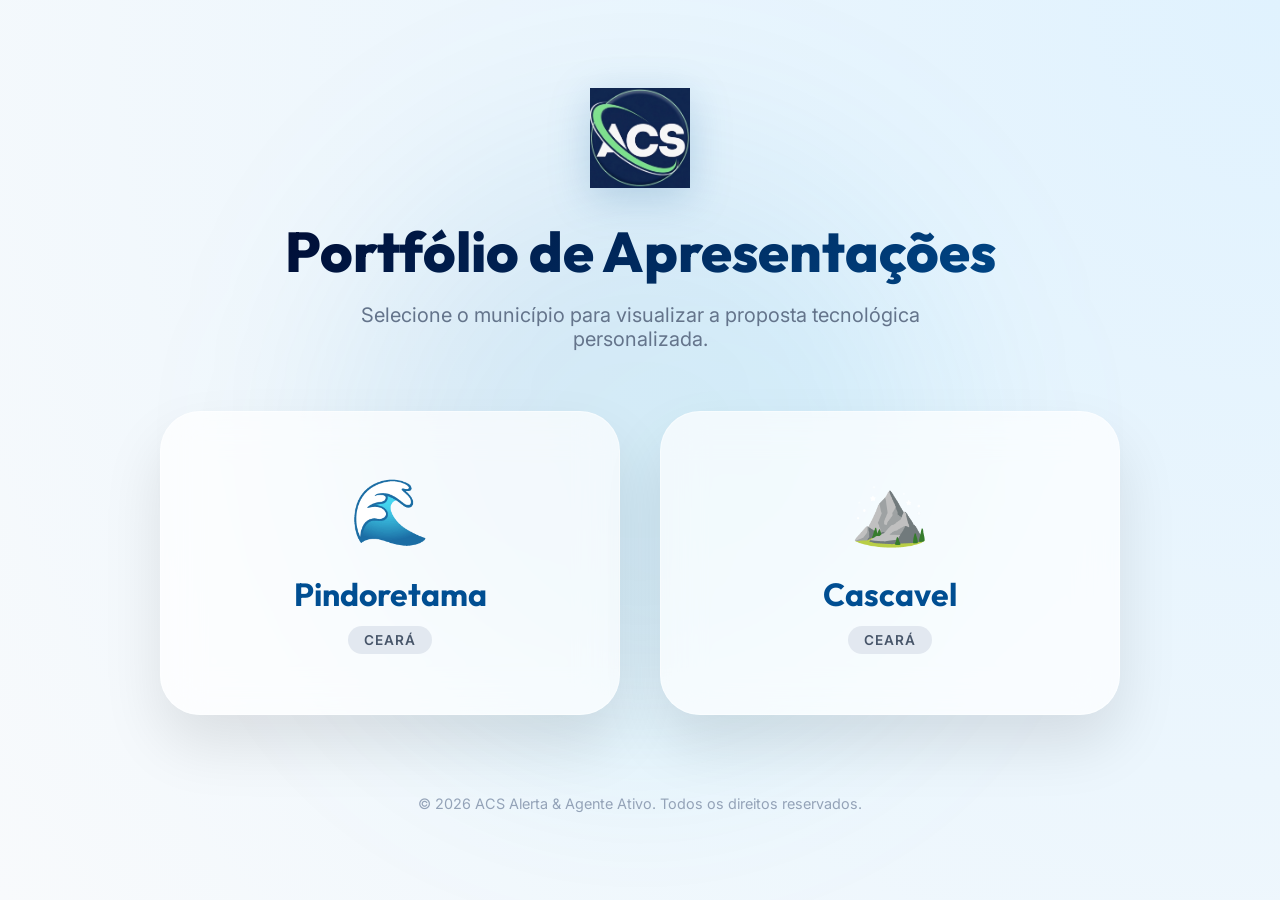
==== index.html @ 98f72126 "Please provide the code changes or file diffs you would like me to summarize." ====
<!DOCTYPE html>
<html lang="pt-br">
<head>
    <meta charset="UTF-8">
    <meta name="viewport" content="width=device-width, initial-scale=1.0">
    <title>ACS Alerta - Portal de Apresentações</title>
    <link rel="preconnect" href="https://fonts.googleapis.com">
    <link rel="preconnect" href="https://fonts.gstatic.com" crossorigin>
    <link href="https://fonts.googleapis.com/css2?family=Inter:wght@400;500;600&family=Outfit:wght@700;800&display=swap" rel="stylesheet">
    <style>
        :root {
            --primary: #004e92;
            --secondary: #000428;
            --accent: #00d2ff;
            --text-main: #1a1a1a;
            --bg-light: #f8fafc;
            --glass: rgba(255, 255, 255, 0.7);
            --shadow: 0 30px 60px rgba(0, 0, 0, 0.1);
        }

        * {
            margin: 0;
            padding: 0;
            box-sizing: border-box;
        }

        body {
            font-family: 'Inter', sans-serif;
            background: radial-gradient(circle at top right, #e0f2fe, #f8fafc);
            color: var(--text-main);
            min-height: 100vh;
            display: flex;
            flex-direction: column;
            align-items: center;
            justify-content: center;
            overflow-x: hidden;
        }

        .background-blob {
            position: absolute;
            width: 600px;
            height: 600px;
            background: linear-gradient(135deg, rgba(0, 78, 146, 0.1), rgba(0, 210, 255, 0.1));
            filter: blur(100px);
            z-index: -1;
            border-radius: 50%;
            animation: float 20s infinite alternate;
        }

        @keyframes float {
            0% { transform: translate(-10%, -10%); }
            100% { transform: translate(10%, 10%); }
        }

        .container {
            max-width: 1000px;
            width: 100%;
            padding: 40px 20px;
            text-align: center;
        }

        .header {
            margin-bottom: 60px;
            opacity: 0;
            transform: translateY(20px);
            animation: fadeIn 0.8s forwards;
        }

        @keyframes fadeIn {
            to { opacity: 1; transform: translateY(0); }
        }

        .logo {
            width: 100px;
            margin-bottom: 24px;
            filter: drop-shadow(0 10px 20px rgba(0, 78, 146, 0.2));
        }

        .title {
            font-family: 'Outfit', sans-serif;
            font-size: 3.5rem;
            font-weight: 800;
            background: linear-gradient(135deg, var(--secondary), var(--primary));
            -webkit-background-clip: text;
            -webkit-text-fill-color: transparent;
            margin-bottom: 16px;
        }

        .subtitle {
            font-size: 1.25rem;
            color: #64748b;
            max-width: 600px;
            margin: 0 auto;
        }

        .grid {
            display: grid;
            grid-template-columns: repeat(2, 1fr);
            gap: 40px;
            margin-top: 40px;
        }

        .city-card {
            background: var(--glass);
            backdrop-filter: blur(20px);
            border: 1px solid rgba(255, 255, 255, 0.4);
            border-radius: 40px;
            padding: 60px 40px;
            text-decoration: none;
            color: inherit;
            transition: all 0.4s cubic-bezier(0.175, 0.885, 0.32, 1.275);
            box-shadow: var(--shadow);
            display: flex;
            flex-direction: column;
            align-items: center;
            opacity: 0;
            transform: scale(0.9);
            animation: popIn 0.6s cubic-bezier(0.175, 0.885, 0.32, 1.275) forwards;
        }

        .city-card:nth-child(1) { animation-delay: 0.2s; }
        .city-card:nth-child(2) { animation-delay: 0.4s; }

        @keyframes popIn {
            to { opacity: 1; transform: scale(1); }
        }

        .city-card:hover {
            transform: translateY(-15px) scale(1.02);
            background: rgba(255, 255, 255, 0.9);
            box-shadow: 0 40px 80px rgba(0, 0, 0, 0.15);
        }

        .city-icon {
            font-size: 4rem;
            margin-bottom: 24px;
        }

        .city-name {
            font-family: 'Outfit', sans-serif;
            font-size: 2rem;
            font-weight: 700;
            color: var(--primary);
            margin-bottom: 12px;
        }

        .city-tag {
            background: #e2e8f0;
            padding: 6px 16px;
            border-radius: 50px;
            font-size: 0.85rem;
            font-weight: 600;
            color: #475569;
            text-transform: uppercase;
            letter-spacing: 1px;
        }

        .footer {
            margin-top: 80px;
            font-size: 0.9rem;
            color: #94a3b8;
            opacity: 0;
            animation: fadeIn 0.8s forwards 1s;
        }

        @media (max-width: 768px) {
            .grid { grid-template-columns: 1fr; }
            .title { font-size: 2.5rem; }
        }
    </style>
</head>
<body>
    <div class="background-blob"></div>
    
    <div class="container">
        <header class="header">
            <img src="assets/logo-acs.png" alt="ACS Alerta" class="logo">
            <h1 class="title">Portfólio de Apresentações</h1>
            <p class="subtitle">Selecione o município para visualizar a proposta tecnológica personalizada.</p>
        </header>

        <div class="grid">
            <a href="pindoretama/index.html" class="city-card">
                <div class="city-icon">🌊</div>
                <h2 class="city-name">Pindoretama</h2>
                <span class="city-tag">Ceará</span>
            </a>

            <a href="cascavel/index.html" class="city-card">
                <div class="city-icon">⛰️</div>
                <h2 class="city-name">Cascavel</h2>
                <span class="city-tag">Ceará</span>
            </a>
        </div>

        <footer class="footer">
            <p>&copy; 2026 ACS Alerta & Agente Ativo. Todos os direitos reservados.</p>
        </footer>
    </div>
</body>
</html>
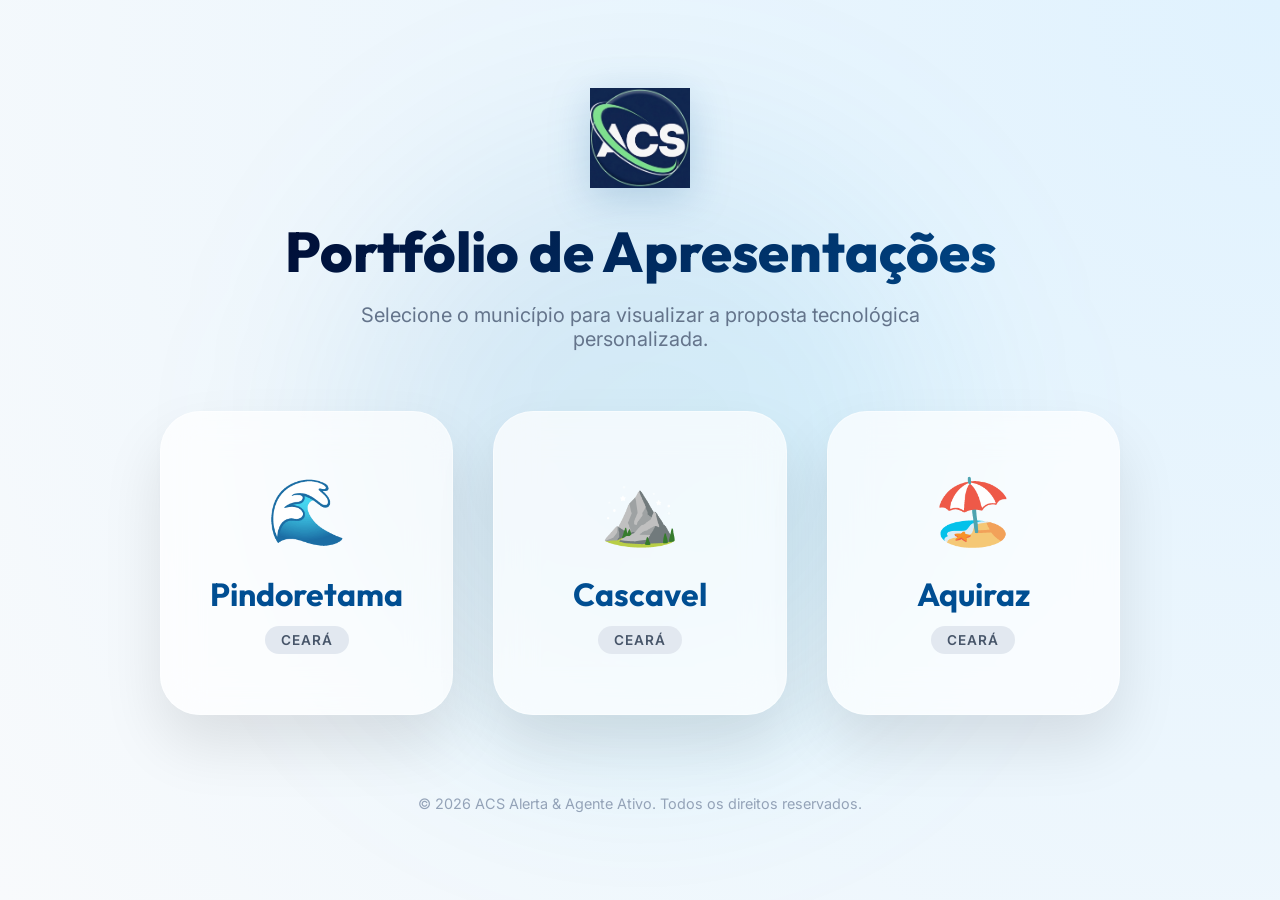
==== commit d46840e3: "Add Aquiraz presentation and update Hub layout" ====
--- a/index.html
+++ b/index.html
@@ -95,7 +95,7 @@
 
         .grid {
             display: grid;
-            grid-template-columns: repeat(2, 1fr);
+            grid-template-columns: repeat(3, 1fr);
             gap: 40px;
             margin-top: 40px;
         }
@@ -120,6 +120,7 @@
 
         .city-card:nth-child(1) { animation-delay: 0.2s; }
         .city-card:nth-child(2) { animation-delay: 0.4s; }
+        .city-card:nth-child(3) { animation-delay: 0.6s; }
 
         @keyframes popIn {
             to { opacity: 1; transform: scale(1); }
@@ -191,6 +192,12 @@
                 <h2 class="city-name">Cascavel</h2>
                 <span class="city-tag">Ceará</span>
             </a>
+
+            <a href="aquiraz/index.html" class="city-card">
+                <div class="city-icon">🏖️</div>
+                <h2 class="city-name">Aquiraz</h2>
+                <span class="city-tag">Ceará</span>
+            </a>
         </div>
 
         <footer class="footer">
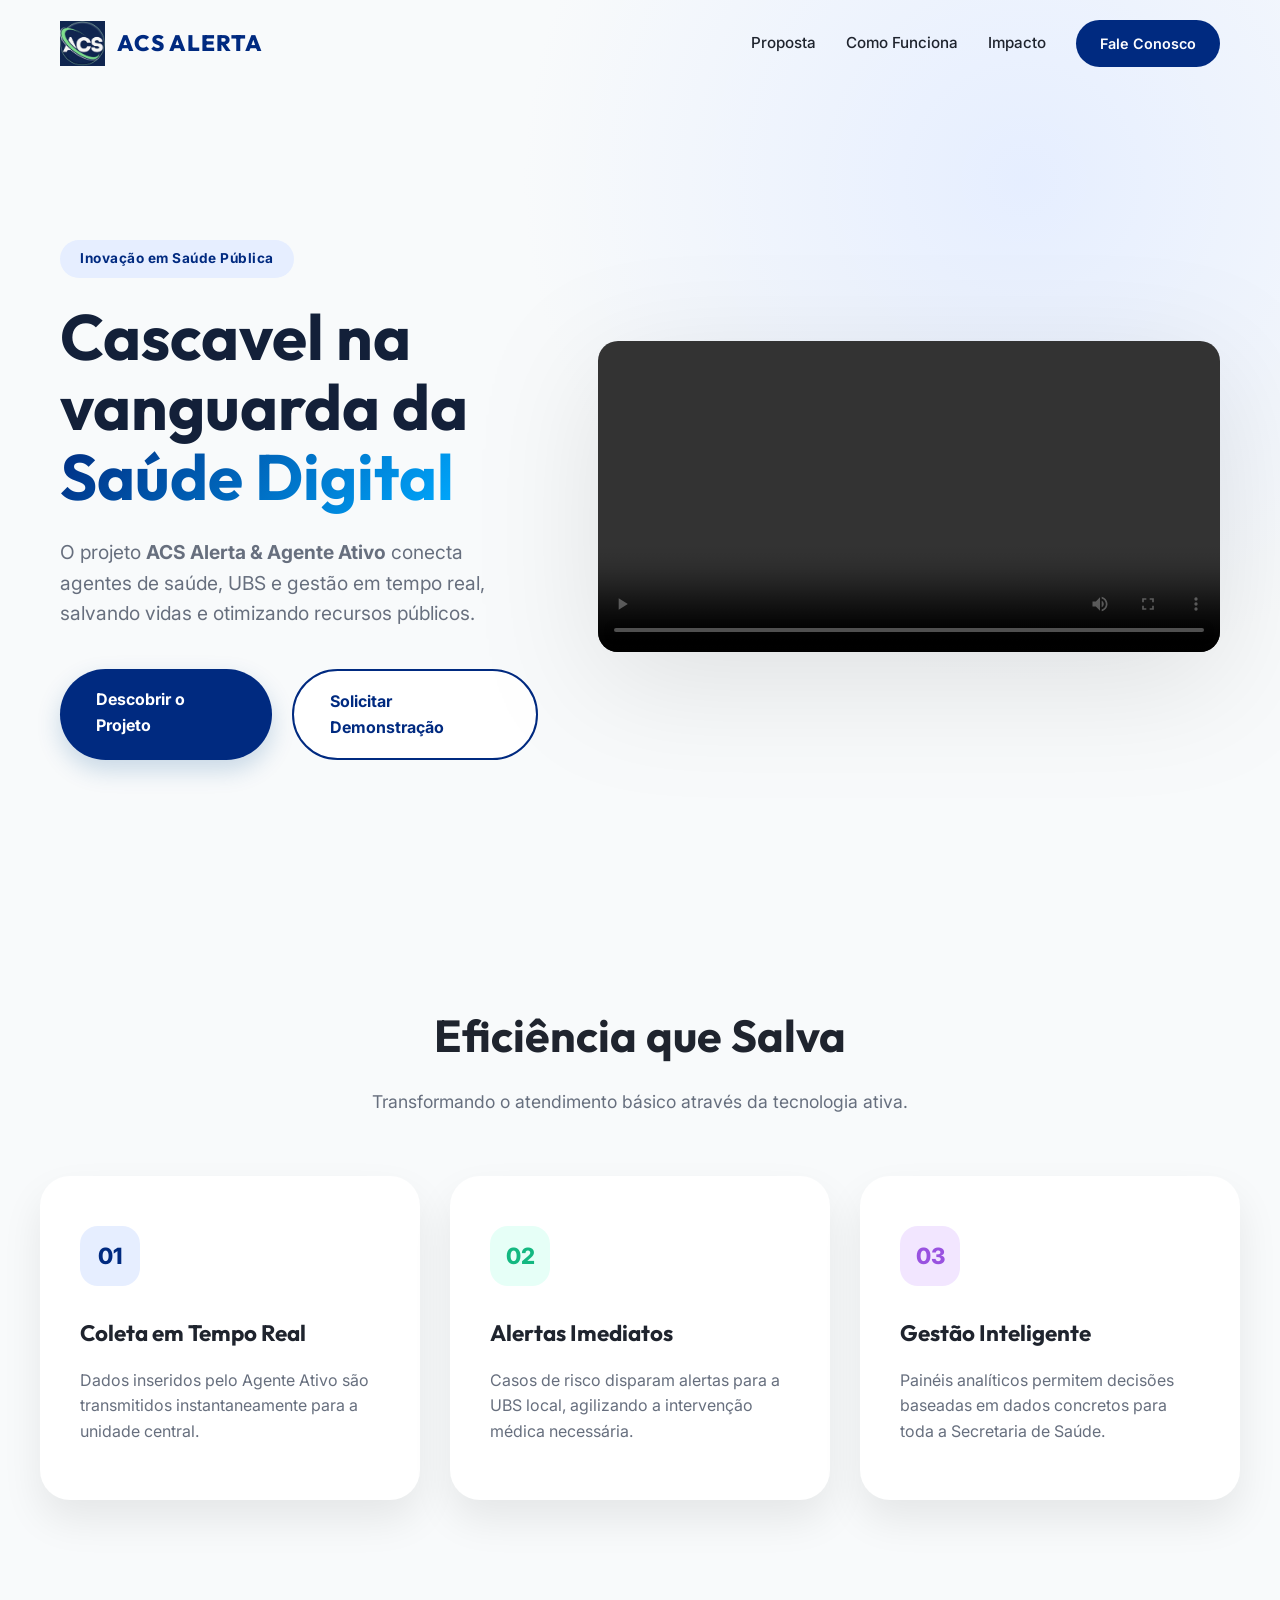
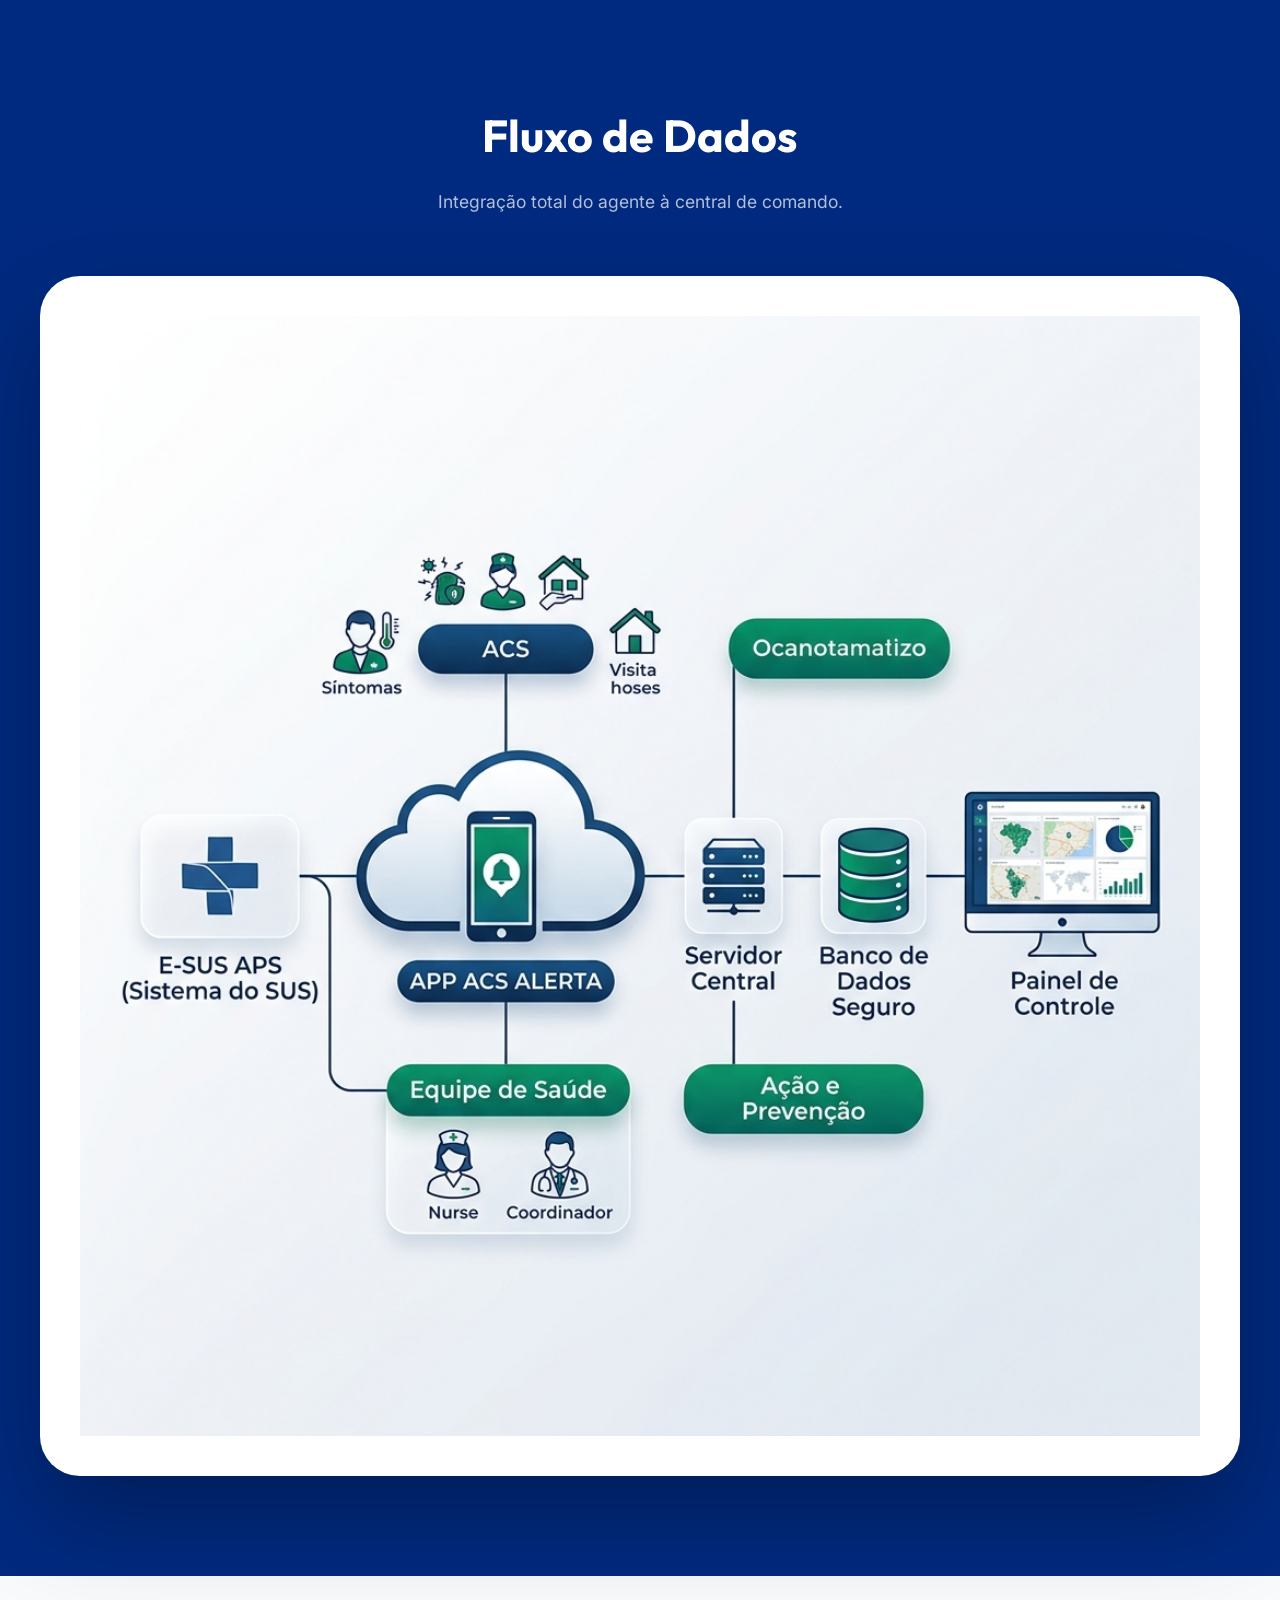
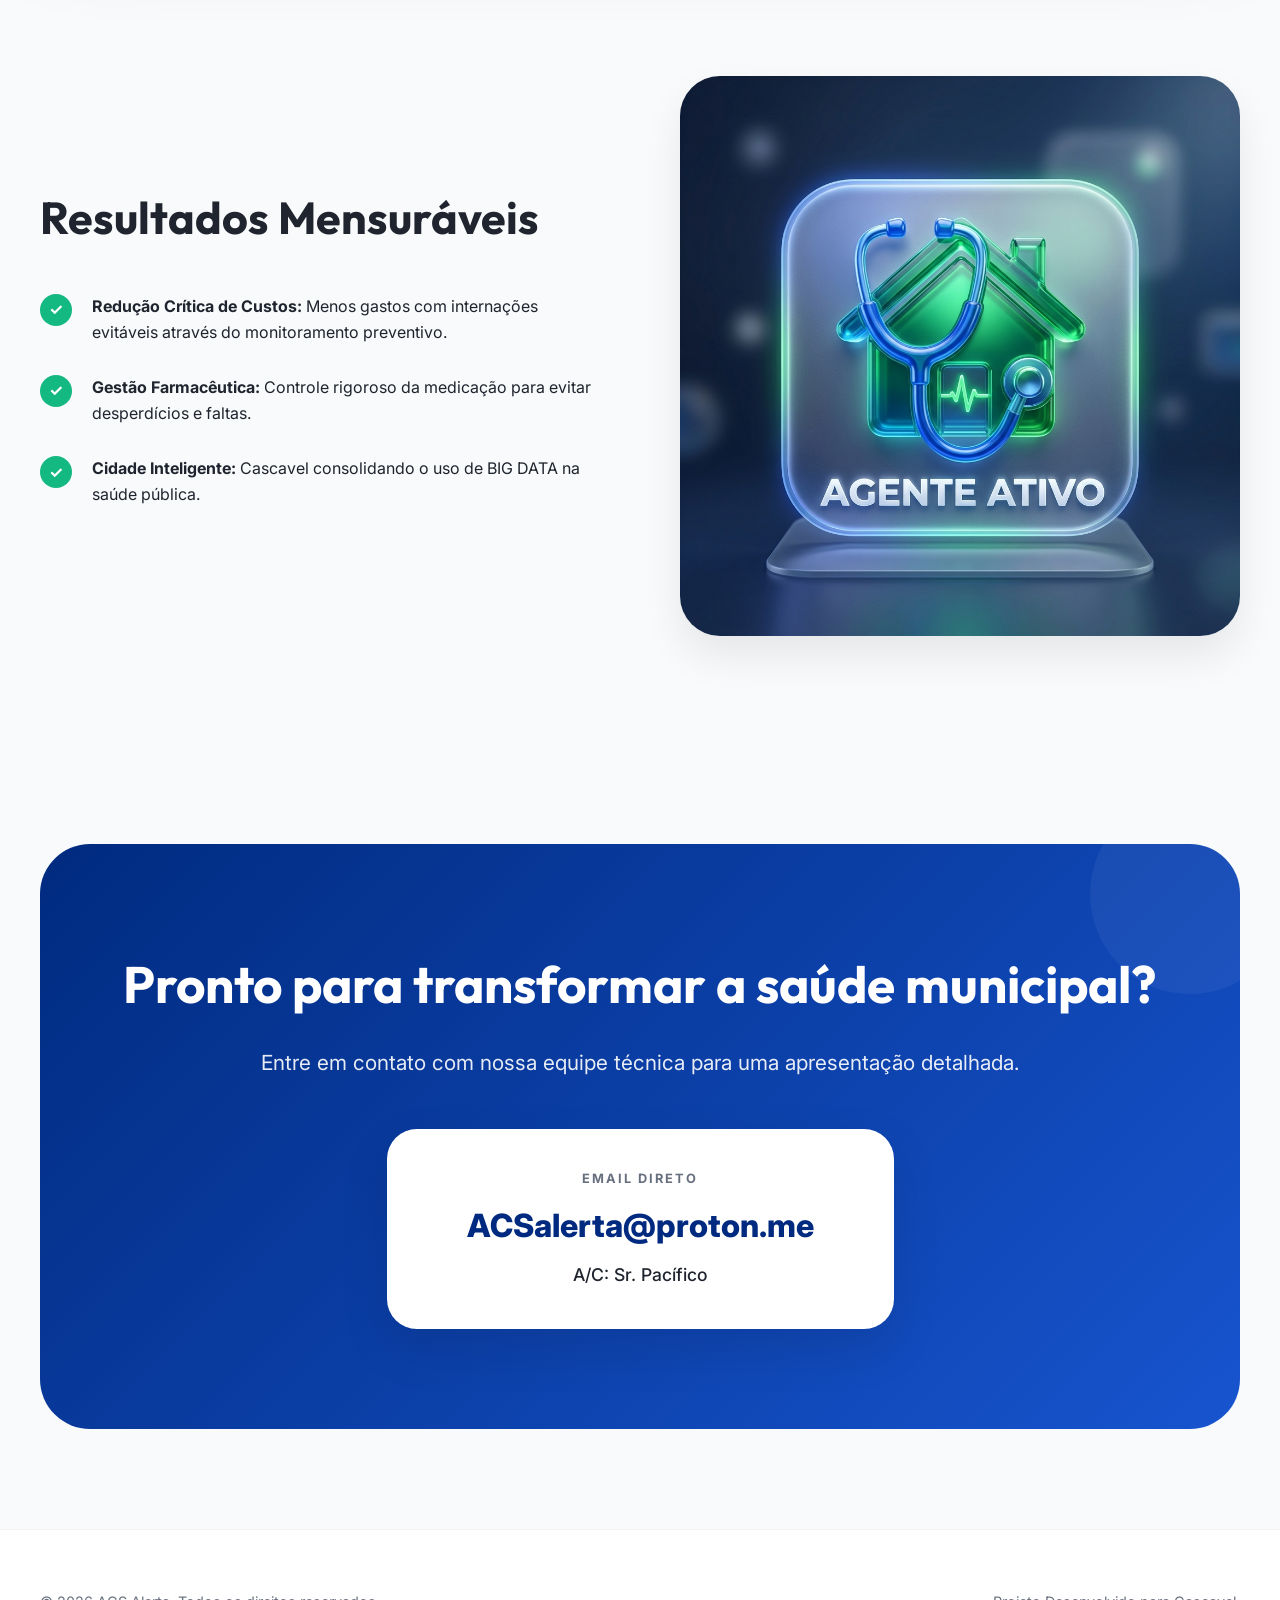
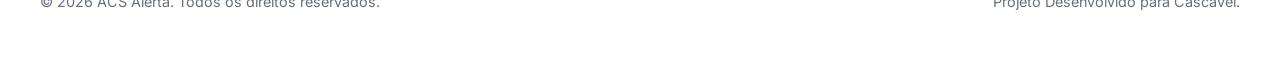
==== commit 7ed5db89: "Initial commit - Clean and independent site structure" ====
--- a/index.html
+++ b/index.html
@@ -3,206 +3,146 @@
 <head>
     <meta charset="UTF-8">
     <meta name="viewport" content="width=device-width, initial-scale=1.0">
-    <title>ACS Alerta - Portal de Apresentações</title>
+    <title>ACS Alerta & Agente Ativo - Cascavel</title>
+    <!-- Google Fonts -->
     <link rel="preconnect" href="https://fonts.googleapis.com">
     <link rel="preconnect" href="https://fonts.gstatic.com" crossorigin>
-    <link href="https://fonts.googleapis.com/css2?family=Inter:wght@400;500;600&family=Outfit:wght@700;800&display=swap" rel="stylesheet">
-    <style>
-        :root {
-            --primary: #004e92;
-            --secondary: #000428;
-            --accent: #00d2ff;
-            --text-main: #1a1a1a;
-            --bg-light: #f8fafc;
-            --glass: rgba(255, 255, 255, 0.7);
-            --shadow: 0 30px 60px rgba(0, 0, 0, 0.1);
-        }
-
-        * {
-            margin: 0;
-            padding: 0;
-            box-sizing: border-box;
-        }
-
-        body {
-            font-family: 'Inter', sans-serif;
-            background: radial-gradient(circle at top right, #e0f2fe, #f8fafc);
-            color: var(--text-main);
-            min-height: 100vh;
-            display: flex;
-            flex-direction: column;
-            align-items: center;
-            justify-content: center;
-            overflow-x: hidden;
-        }
-
-        .background-blob {
-            position: absolute;
-            width: 600px;
-            height: 600px;
-            background: linear-gradient(135deg, rgba(0, 78, 146, 0.1), rgba(0, 210, 255, 0.1));
-            filter: blur(100px);
-            z-index: -1;
-            border-radius: 50%;
-            animation: float 20s infinite alternate;
-        }
-
-        @keyframes float {
-            0% { transform: translate(-10%, -10%); }
-            100% { transform: translate(10%, 10%); }
-        }
-
-        .container {
-            max-width: 1000px;
-            width: 100%;
-            padding: 40px 20px;
-            text-align: center;
-        }
-
-        .header {
-            margin-bottom: 60px;
-            opacity: 0;
-            transform: translateY(20px);
-            animation: fadeIn 0.8s forwards;
-        }
-
-        @keyframes fadeIn {
-            to { opacity: 1; transform: translateY(0); }
-        }
-
-        .logo {
-            width: 100px;
-            margin-bottom: 24px;
-            filter: drop-shadow(0 10px 20px rgba(0, 78, 146, 0.2));
-        }
-
-        .title {
-            font-family: 'Outfit', sans-serif;
-            font-size: 3.5rem;
-            font-weight: 800;
-            background: linear-gradient(135deg, var(--secondary), var(--primary));
-            -webkit-background-clip: text;
-            -webkit-text-fill-color: transparent;
-            margin-bottom: 16px;
-        }
-
-        .subtitle {
-            font-size: 1.25rem;
-            color: #64748b;
-            max-width: 600px;
-            margin: 0 auto;
-        }
-
-        .grid {
-            display: grid;
-            grid-template-columns: repeat(3, 1fr);
-            gap: 40px;
-            margin-top: 40px;
-        }
-
-        .city-card {
-            background: var(--glass);
-            backdrop-filter: blur(20px);
-            border: 1px solid rgba(255, 255, 255, 0.4);
-            border-radius: 40px;
-            padding: 60px 40px;
-            text-decoration: none;
-            color: inherit;
-            transition: all 0.4s cubic-bezier(0.175, 0.885, 0.32, 1.275);
-            box-shadow: var(--shadow);
-            display: flex;
-            flex-direction: column;
-            align-items: center;
-            opacity: 0;
-            transform: scale(0.9);
-            animation: popIn 0.6s cubic-bezier(0.175, 0.885, 0.32, 1.275) forwards;
-        }
-
-        .city-card:nth-child(1) { animation-delay: 0.2s; }
-        .city-card:nth-child(2) { animation-delay: 0.4s; }
-        .city-card:nth-child(3) { animation-delay: 0.6s; }
-
-        @keyframes popIn {
-            to { opacity: 1; transform: scale(1); }
-        }
-
-        .city-card:hover {
-            transform: translateY(-15px) scale(1.02);
-            background: rgba(255, 255, 255, 0.9);
-            box-shadow: 0 40px 80px rgba(0, 0, 0, 0.15);
-        }
-
-        .city-icon {
-            font-size: 4rem;
-            margin-bottom: 24px;
-        }
-
-        .city-name {
-            font-family: 'Outfit', sans-serif;
-            font-size: 2rem;
-            font-weight: 700;
-            color: var(--primary);
-            margin-bottom: 12px;
-        }
-
-        .city-tag {
-            background: #e2e8f0;
-            padding: 6px 16px;
-            border-radius: 50px;
-            font-size: 0.85rem;
-            font-weight: 600;
-            color: #475569;
-            text-transform: uppercase;
-            letter-spacing: 1px;
-        }
-
-        .footer {
-            margin-top: 80px;
-            font-size: 0.9rem;
-            color: #94a3b8;
-            opacity: 0;
-            animation: fadeIn 0.8s forwards 1s;
-        }
-
-        @media (max-width: 768px) {
-            .grid { grid-template-columns: 1fr; }
-            .title { font-size: 2.5rem; }
-        }
-    </style>
+    <link href="https://fonts.googleapis.com/css2?family=Inter:wght@400;500;600&family=Outfit:wght@600;700;800&display=swap" rel="stylesheet">
+    <link rel="stylesheet" href="style.css">
 </head>
 <body>
-    <div class="background-blob"></div>
-    
-    <div class="container">
-        <header class="header">
-            <img src="assets/logo-acs.png" alt="ACS Alerta" class="logo">
-            <h1 class="title">Portfólio de Apresentações</h1>
-            <p class="subtitle">Selecione o município para visualizar a proposta tecnológica personalizada.</p>
-        </header>
 
-        <div class="grid">
-            <a href="pindoretama/index.html" class="city-card">
-                <div class="city-icon">🌊</div>
-                <h2 class="city-name">Pindoretama</h2>
-                <span class="city-tag">Ceará</span>
-            </a>
+    <header class="header">
+        <div class="container header__container">
+            <div class="logo">
+                <img src="assets/logo-acs.png" alt="Logo ACS Alerta" class="logo__img">
+                <span class="logo__text">ACS ALERTA</span>
+            </div>
+            <nav class="nav">
+                <a href="#proposta" class="nav__link">Proposta</a>
+                <a href="#fluxo" class="nav__link">Como Funciona</a>
+                <a href="#impacto" class="nav__link">Impacto</a>
+                <a href="#contato" class="nav__cta">Fale Conosco</a>
+            </nav>
+        </div>
+    </header>
 
-            <a href="cascavel/index.html" class="city-card">
-                <div class="city-icon">⛰️</div>
-                <h2 class="city-name">Cascavel</h2>
-                <span class="city-tag">Ceará</span>
-            </a>
+    <main>
+        <section class="hero">
+            <div class="container hero__container">
+                <div class="hero__content reveal">
+                    <span class="badge">Inovação em Saúde Pública</span>
+                    <h1 class="hero__title">Cascavel na vanguarda da <span class="text-gradient">Saúde Digital</span></h1>
+                    <p class="hero__description">
+                        O projeto <strong>ACS Alerta & Agente Ativo</strong> conecta agentes de saúde, UBS e gestão em tempo real, salvando vidas e otimizando recursos públicos.
+                    </p>
+                    <div class="hero__actions">
+                        <a href="#proposta" class="btn btn--primary">Descobrir o Projeto</a>
+                        <a href="#contato" class="btn btn--secondary">Solicitar Demonstração</a>
+                    </div>
+                </div>
+                <div class="hero__image reveal">
+                    <video controls playsinline>
+                        <source src="assets/hero-video.mp4" type="video/mp4">
+                        Seu navegador não suporta vídeos.
+                    </video>
+                </div>
+            </div>
+            <div class="hero__background"></div>
+        </section>
 
-            <a href="aquiraz/index.html" class="city-card">
-                <div class="city-icon">🏖️</div>
-                <h2 class="city-name">Aquiraz</h2>
-                <span class="city-tag">Ceará</span>
-            </a>
+        <section id="proposta" class="section propuesta">
+            <div class="container">
+                <div class="section-header reveal">
+                    <h2 class="section-title">Eficiência que Salva</h2>
+                    <p class="section-subtitle">Transformando o atendimento básico através da tecnologia ativa.</p>
+                </div>
+                
+                <div class="proposta__grid">
+                    <div class="card reveal" style="--delay: 0.1s">
+                        <div class="card__icon card__icon--blue">01</div>
+                        <h3 class="card__title">Coleta em Tempo Real</h3>
+                        <p class="card__text">Dados inseridos pelo Agente Ativo são transmitidos instantaneamente para a unidade central.</p>
+                    </div>
+                    <div class="card reveal" style="--delay: 0.2s">
+                        <div class="card__icon card__icon--emerald">02</div>
+                        <h3 class="card__title">Alertas Imediatos</h3>
+                        <p class="card__text">Casos de risco disparam alertas para a UBS local, agilizando a intervenção médica necessária.</p>
+                    </div>
+                    <div class="card reveal" style="--delay: 0.3s">
+                        <div class="card__icon card__icon--purple">03</div>
+                        <h3 class="card__title">Gestão Inteligente</h3>
+                        <p class="card__text">Painéis analíticos permitem decisões baseadas em dados concretos para toda a Secretaria de Saúde.</p>
+                    </div>
+                </div>
+            </div>
+        </section>
+
+        <section id="fluxo" class="section section--dark flowchart">
+            <div class="container">
+                <div class="section-header reveal">
+                    <h2 class="section-title">Fluxo de Dados</h2>
+                    <p class="section-subtitle">Integração total do agente à central de comando.</p>
+                </div>
+                <div class="flowchart__visual reveal">
+                    <img src="assets/fluxo-sistema-acs.png" alt="Fluxo do Sistema ACS" class="flowchart__img">
+                </div>
+            </div>
+        </section>
+
+        <section id="impacto" class="section impacto">
+            <div class="container impacto__container">
+                <div class="impacto__content reveal">
+                    <h2 class="section-title">Resultados Mensuráveis</h2>
+                    <ul class="impacto__list">
+                        <li>
+                            <div class="impacto__icon">✓</div>
+                            <div>
+                                <strong>Redução Crítica de Custos:</strong> Menos gastos com internações evitáveis através do monitoramento preventivo.
+                            </div>
+                        </li>
+                        <li>
+                            <div class="impacto__icon">✓</div>
+                            <div>
+                                <strong>Gestão Farmacêutica:</strong> Controle rigoroso da medicação para evitar desperdícios e faltas.
+                            </div>
+                        </li>
+                        <li>
+                            <div class="impacto__icon">✓</div>
+                            <div>
+                                <strong>Cidade Inteligente:</strong> Cascavel consolidando o uso de BIG DATA na saúde pública.
+                            </div>
+                        </li>
+                    </ul>
+                </div>
+                <div class="impacto__visual reveal">
+                    <img src="assets/agente-ativo-3d.png" alt="Agente Ativo 3D" class="impacto__img">
+                </div>
+            </div>
+        </section>
+
+        <section id="contato" class="section contact">
+            <div class="container">
+                <div class="contact__card reveal">
+                    <h2 class="contact__title">Pronto para transformar a saúde municipal?</h2>
+                    <p class="contact__text">Entre em contato com nossa equipe técnica para uma apresentação detalhada.</p>
+                    <div class="contact__info">
+                        <span class="contact__label">Email Direto</span>
+                        <a href="mailto:ACSalerta@proton.me" class="contact__email">ACSalerta@proton.me</a>
+                        <p class="contact__att">A/C: Sr. Pacífico</p>
+                    </div>
+                </div>
+            </div>
+        </section>
+    </main>
+
+    <footer class="footer-bottom">
+        <div class="container footer-bottom__container">
+            <p>&copy; 2026 ACS Alerta. Todos os direitos reservados.</p>
+            <p>Projeto Desenvolvido para Cascavel.</p>
         </div>
+    </footer>
 
-        <footer class="footer">
-            <p>&copy; 2026 ACS Alerta & Agente Ativo. Todos os direitos reservados.</p>
-        </footer>
-    </div>
+    <script src="main.js"></script>
 </body>
 </html>
--- a/style.css
+++ b/style.css
@@ -0,0 +1,486 @@
+:root {
+    /* Color Palette - HSL */
+    --primary-hue: 220;
+    --primary: hsl(var(--primary-hue), 100%, 25%);
+    --primary-light: hsl(var(--primary-hue), 80%, 45%);
+    --secondary: hsl(200, 100%, 50%);
+    --accent-emerald: hsl(160, 80%, 40%);
+    --accent-purple: hsl(270, 70%, 60%);
+    
+    --bg-light: hsl(210, 30%, 98%);
+    --text-main: hsl(220, 20%, 15%);
+    --text-muted: hsl(220, 10%, 45%);
+    --white: #ffffff;
+    
+    --glass: rgba(255, 255, 255, 0.8);
+    --glass-border: rgba(255, 255, 255, 0.4);
+    --shadow: 0 20px 40px rgba(0, 0, 0, 0.08);
+    
+    /* Typography */
+    --font-heading: 'Outfit', sans-serif;
+    --font-body: 'Inter', sans-serif;
+    
+    /* Layout */
+    --container-width: 1200px;
+    --section-padding: 100px 20px;
+}
+
+* {
+    margin: 0;
+    padding: 0;
+    box-sizing: border-box;
+}
+
+html {
+    scroll-behavior: smooth;
+}
+
+body {
+    font-family: var(--font-body);
+    color: var(--text-main);
+    background-color: var(--bg-light);
+    line-height: 1.6;
+    overflow-x: hidden;
+}
+
+h1, h2, h3 {
+    font-family: var(--font-heading);
+    font-weight: 700;
+}
+
+.container {
+    max-width: var(--container-width);
+    margin: 0 auto;
+    width: 100%;
+}
+
+/* Header */
+.header {
+    position: fixed;
+    top: 0;
+    left: 0;
+    right: 0;
+    z-index: 1000;
+    padding: 20px 0;
+    transition: all 0.3s ease;
+}
+
+.header--scrolled {
+    background: var(--glass);
+    backdrop-filter: blur(15px);
+    box-shadow: 0 4px 20px rgba(0,0,0,0.05);
+    padding: 15px 0;
+}
+
+.header__container {
+    display: flex;
+    justify-content: space-between;
+    align-items: center;
+    padding: 0 20px;
+}
+
+.logo {
+    display: flex;
+    align-items: center;
+    gap: 12px;
+}
+
+.logo__img {
+    height: 45px;
+    width: auto;
+}
+
+.logo__text {
+    font-family: var(--font-heading);
+    font-size: 1.4rem;
+    letter-spacing: 1px;
+    color: var(--primary);
+    font-weight: 800;
+}
+
+.nav {
+    display: flex;
+    align-items: center;
+    gap: 30px;
+}
+
+.nav__link {
+    text-decoration: none;
+    color: var(--text-main);
+    font-weight: 500;
+    font-size: 0.95rem;
+    transition: color 0.3s;
+}
+
+.nav__link:hover {
+    color: var(--secondary);
+}
+
+.nav__cta {
+    text-decoration: none;
+    background: var(--primary);
+    color: white;
+    padding: 12px 24px;
+    border-radius: 50px;
+    font-weight: 600;
+    font-size: 0.9rem;
+    transition: all 0.3s;
+    box-shadow: 0 10px 20px rgba(var(--primary-hue), 100%, 25%, 0.2);
+}
+
+.nav__cta:hover {
+    transform: translateY(-2px);
+    box-shadow: 0 15px 30px rgba(var(--primary-hue), 100%, 25%, 0.3);
+}
+
+/* Hero */
+.hero {
+    min-height: 100vh;
+    display: flex;
+    align-items: center;
+    position: relative;
+    padding-top: 100px;
+    background: radial-gradient(circle at 80% 20%, hsl(var(--primary-hue), 100%, 95%) 0%, transparent 40%);
+}
+
+.hero__container {
+    display: grid;
+    grid-template-columns: 1fr 1.3fr;
+    gap: 60px;
+    align-items: center;
+    padding: 0 20px;
+}
+
+.badge {
+    display: inline-block;
+    background: hsl(var(--primary-hue), 100%, 95%);
+    color: var(--primary);
+    padding: 8px 20px;
+    border-radius: 50px;
+    font-size: 0.85rem;
+    font-weight: 700;
+    margin-bottom: 24px;
+    letter-spacing: 0.5px;
+}
+
+.hero__title {
+    font-size: 4rem;
+    line-height: 1.1;
+    margin-bottom: 24px;
+    color: hsl(var(--primary-hue), 50%, 15%);
+}
+
+.text-gradient {
+    background: linear-gradient(135deg, var(--primary), var(--secondary));
+    -webkit-background-clip: text;
+    -webkit-text-fill-color: transparent;
+}
+
+.hero__description {
+    font-size: 1.2rem;
+    color: var(--text-muted);
+    margin-bottom: 40px;
+    max-width: 540px;
+}
+
+.hero__actions {
+    display: flex;
+    gap: 20px;
+}
+
+.btn {
+    padding: 18px 36px;
+    border-radius: 50px;
+    font-weight: 700;
+    text-decoration: none;
+    transition: all 0.3s;
+    font-size: 1rem;
+    display: inline-block;
+}
+
+.btn--primary {
+    background: var(--primary);
+    color: white;
+    box-shadow: 0 10px 25px rgba(0, 78, 146, 0.2);
+}
+
+.btn--primary:hover {
+    background: var(--primary-light);
+    transform: translateY(-3px);
+    box-shadow: 0 15px 35px rgba(0, 78, 146, 0.3);
+}
+
+.btn--secondary {
+    background: white;
+    color: var(--primary);
+    border: 2px solid var(--primary);
+}
+
+.btn--secondary:hover {
+    background: var(--bg-light);
+    transform: translateY(-3px);
+}
+
+.hero__image img,
+.hero__image video {
+    width: 100%;
+    height: auto;
+    border-radius: 20px;
+    filter: drop-shadow(0 30px 60px rgba(0,0,0,0.1));
+}
+
+.floating {
+    animation: float 6s ease-in-out infinite;
+}
+
+@keyframes float {
+    0%, 100% { transform: translateY(0); }
+    50% { transform: translateY(-30px); }
+}
+
+/* Sections General */
+.section {
+    padding: var(--section-padding);
+}
+
+.section-header {
+    text-align: center;
+    max-width: 700px;
+    margin: 0 auto 60px;
+}
+
+.section-title {
+    font-size: 2.8rem;
+    margin-bottom: 16px;
+}
+
+.section-subtitle {
+    font-size: 1.1rem;
+    color: var(--text-muted);
+}
+
+/* Proposta Grid */
+.proposta__grid {
+    display: grid;
+    grid-template-columns: repeat(3, 1fr);
+    gap: 30px;
+}
+
+.card {
+    background: var(--white);
+    padding: 50px 40px;
+    border-radius: 30px;
+    box-shadow: var(--shadow);
+    transition: all 0.4s cubic-bezier(0.175, 0.885, 0.32, 1.275);
+    border-bottom: 6px solid transparent;
+}
+
+.card:hover {
+    transform: translateY(-15px);
+}
+
+.card:nth-child(1):hover { border-color: var(--primary); }
+.card:nth-child(2):hover { border-color: var(--accent-emerald); }
+.card:nth-child(3):hover { border-color: var(--accent-purple); }
+
+.card__icon {
+    width: 60px;
+    height: 60px;
+    border-radius: 18px;
+    display: flex;
+    align-items: center;
+    justify-content: center;
+    font-size: 1.4rem;
+    font-weight: 800;
+    margin-bottom: 30px;
+}
+
+.card__icon--blue { background: hsl(var(--primary-hue), 100%, 95%); color: var(--primary); }
+.card__icon--emerald { background: hsl(160, 100%, 95%); color: var(--accent-emerald); }
+.card__icon--purple { background: hsl(270, 100%, 95%); color: var(--accent-purple); }
+
+.card__title {
+    font-size: 1.4rem;
+    margin-bottom: 16px;
+}
+
+.card__text {
+    color: var(--text-muted);
+}
+
+/* Flowchart */
+.section--dark {
+    background: var(--primary);
+    color: white;
+}
+
+.section--dark .section-subtitle {
+    color: rgba(255,255,255,0.7);
+}
+
+.flowchart__visual {
+    background: white;
+    border-radius: 40px;
+    padding: 40px;
+    box-shadow: 0 40px 100px rgba(0,0,0,0.3);
+    margin-top: 40px;
+}
+
+.flowchart__img {
+    width: 100%;
+    height: auto;
+    display: block;
+}
+
+/* Impacto */
+.impacto__container {
+    display: grid;
+    grid-template-columns: 1fr 1fr;
+    gap: 80px;
+    align-items: center;
+}
+
+.impacto__list {
+    list-style: none;
+    margin-top: 40px;
+}
+
+.impacto__list li {
+    display: flex;
+    gap: 20px;
+    margin-bottom: 30px;
+}
+
+.impacto__icon {
+    flex-shrink: 0;
+    width: 32px;
+    height: 32px;
+    background: var(--accent-emerald);
+    color: white;
+    display: flex;
+    align-items: center;
+    justify-content: center;
+    border-radius: 50%;
+    font-weight: bold;
+}
+
+.impacto__img {
+    width: 100%;
+    border-radius: 40px;
+    box-shadow: var(--shadow);
+}
+
+/* Contact */
+.contact__card {
+    background: linear-gradient(135deg, var(--primary), var(--primary-light));
+    color: white;
+    padding: 100px 60px;
+    border-radius: 50px;
+    text-align: center;
+    position: relative;
+    overflow: hidden;
+}
+
+.contact__card::before {
+    content: '';
+    position: absolute;
+    top: -50px;
+    right: -50px;
+    width: 200px;
+    height: 200px;
+    background: rgba(255, 255, 255, 0.05);
+    border-radius: 50%;
+}
+
+.contact__title {
+    font-size: 3.2rem;
+    margin-bottom: 20px;
+}
+
+.contact__text {
+    font-size: 1.3rem;
+    margin-bottom: 50px;
+    opacity: 0.9;
+}
+
+.contact__info {
+    background: white;
+    display: inline-block;
+    padding: 40px 80px;
+    border-radius: 30px;
+    color: var(--text-main);
+    box-shadow: 0 20px 50px rgba(0,0,0,0.1);
+}
+
+.contact__label {
+    display: block;
+    text-transform: uppercase;
+    font-size: 0.8rem;
+    letter-spacing: 2px;
+    color: var(--text-muted);
+    margin-bottom: 10px;
+    font-weight: 700;
+}
+
+.contact__email {
+    font-size: 2rem;
+    font-weight: 800;
+    color: var(--primary);
+    text-decoration: none;
+    display: block;
+    margin-bottom: 10px;
+}
+
+.contact__att {
+    font-size: 1.1rem;
+    font-weight: 500;
+}
+
+/* Footer Bottom */
+.footer-bottom {
+    padding: 60px 20px;
+    background: var(--white);
+    text-align: center;
+    border-top: 1px solid rgba(0,0,0,0.05);
+}
+
+.footer-bottom__container {
+    display: flex;
+    justify-content: space-between;
+    align-items: center;
+    color: var(--text-muted);
+    font-size: 0.9rem;
+}
+
+/* Revealed Animation States */
+.reveal {
+    opacity: 0;
+    transform: translateY(40px);
+    transition: all 1s cubic-bezier(0.19, 1, 0.22, 1);
+    transition-delay: var(--delay, 0s);
+}
+
+.reveal--active {
+    opacity: 1;
+    transform: translateY(0);
+}
+
+/* RESPONSIVE */
+@media (max-width: 1024px) {
+    .hero__title { font-size: 3rem; }
+    .proposta__grid { grid-template-columns: repeat(2, 1fr); }
+    .impacto__container { grid-template-columns: 1fr; gap: 40px; }
+}
+
+@media (max-width: 768px) {
+    .nav { display: none; }
+    .hero__container { grid-template-columns: 1fr; text-align: center; }
+    .hero__description { margin: 0 auto 40px; text-align: center; }
+    .hero__actions { justify-content: center; flex-direction: column; }
+    .proposta__grid { grid-template-columns: 1fr; }
+    .contact__card { padding: 60px 20px; }
+    .contact__title { font-size: 2.2rem; }
+    .contact__info { padding: 30px; width: 100%; }
+    .contact__email { font-size: 1.4rem; }
+    .footer-bottom__container { flex-direction: column; gap: 10px; }
+}
